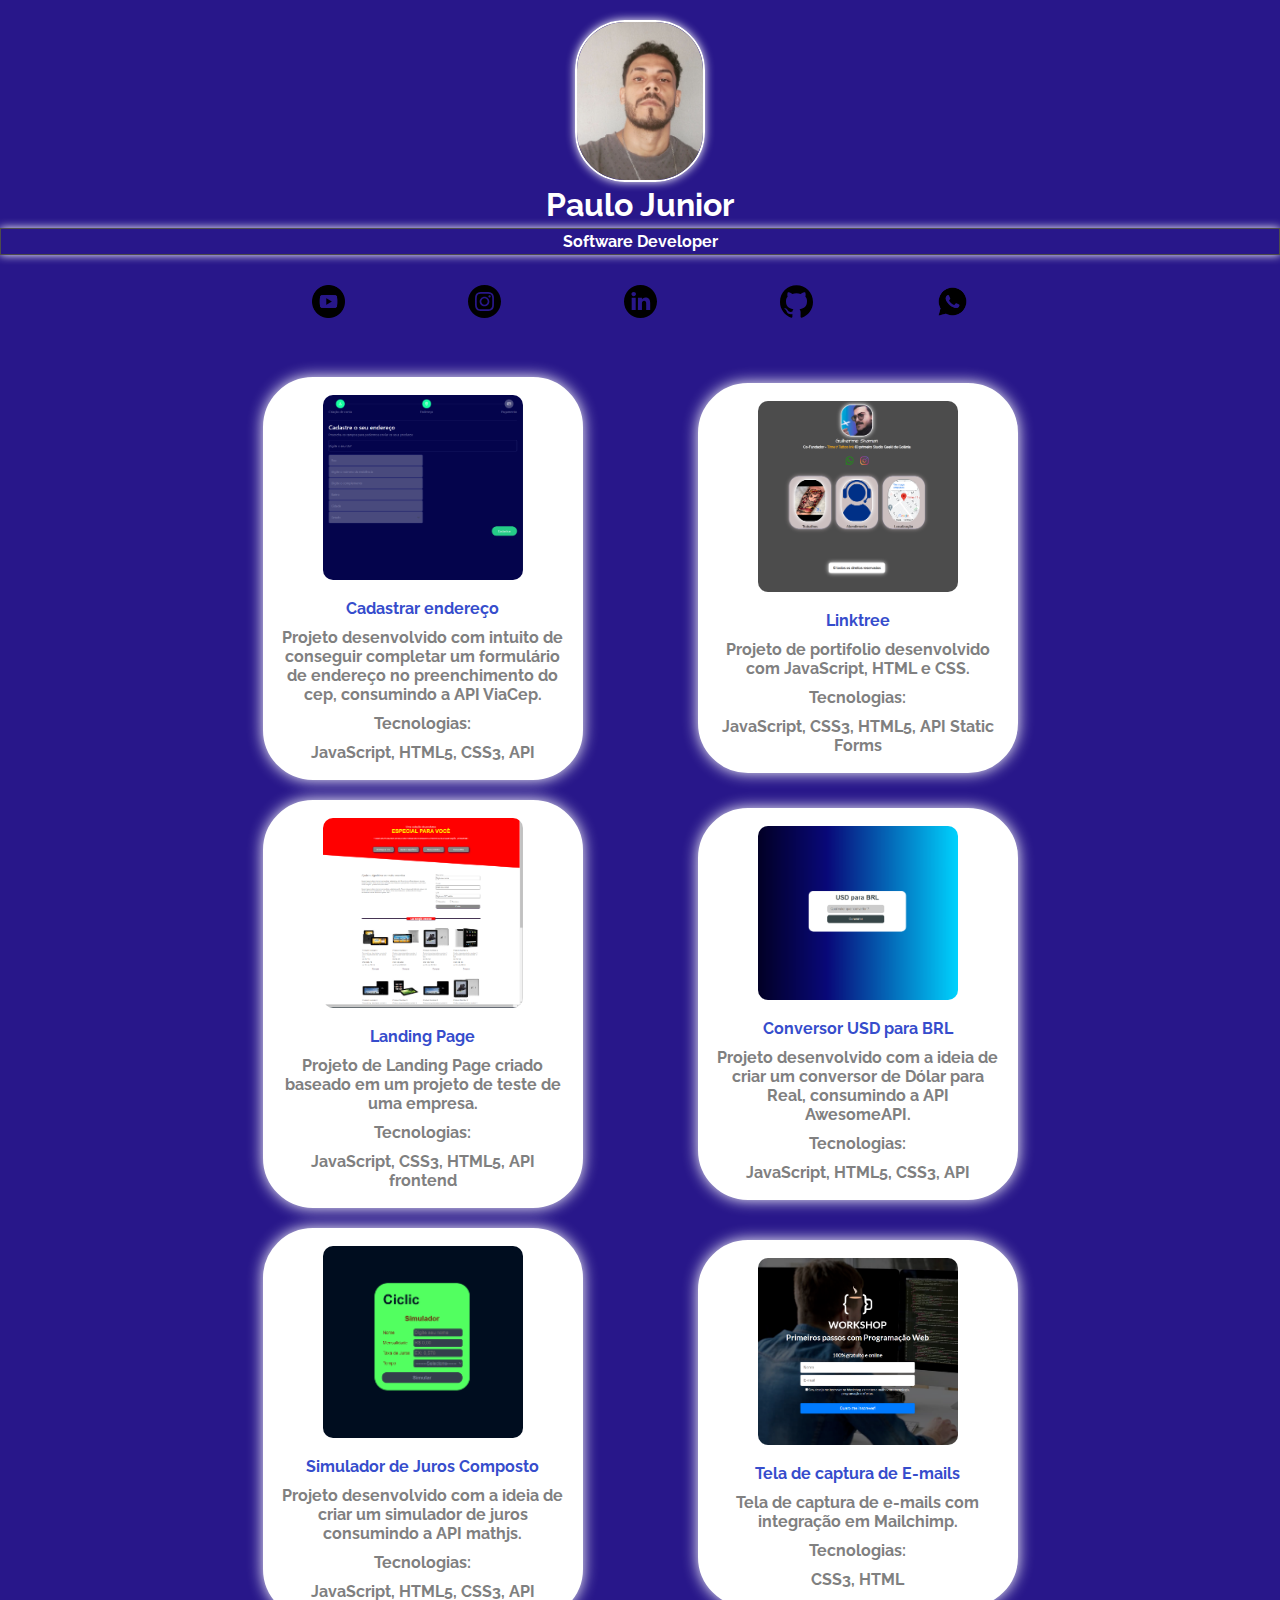
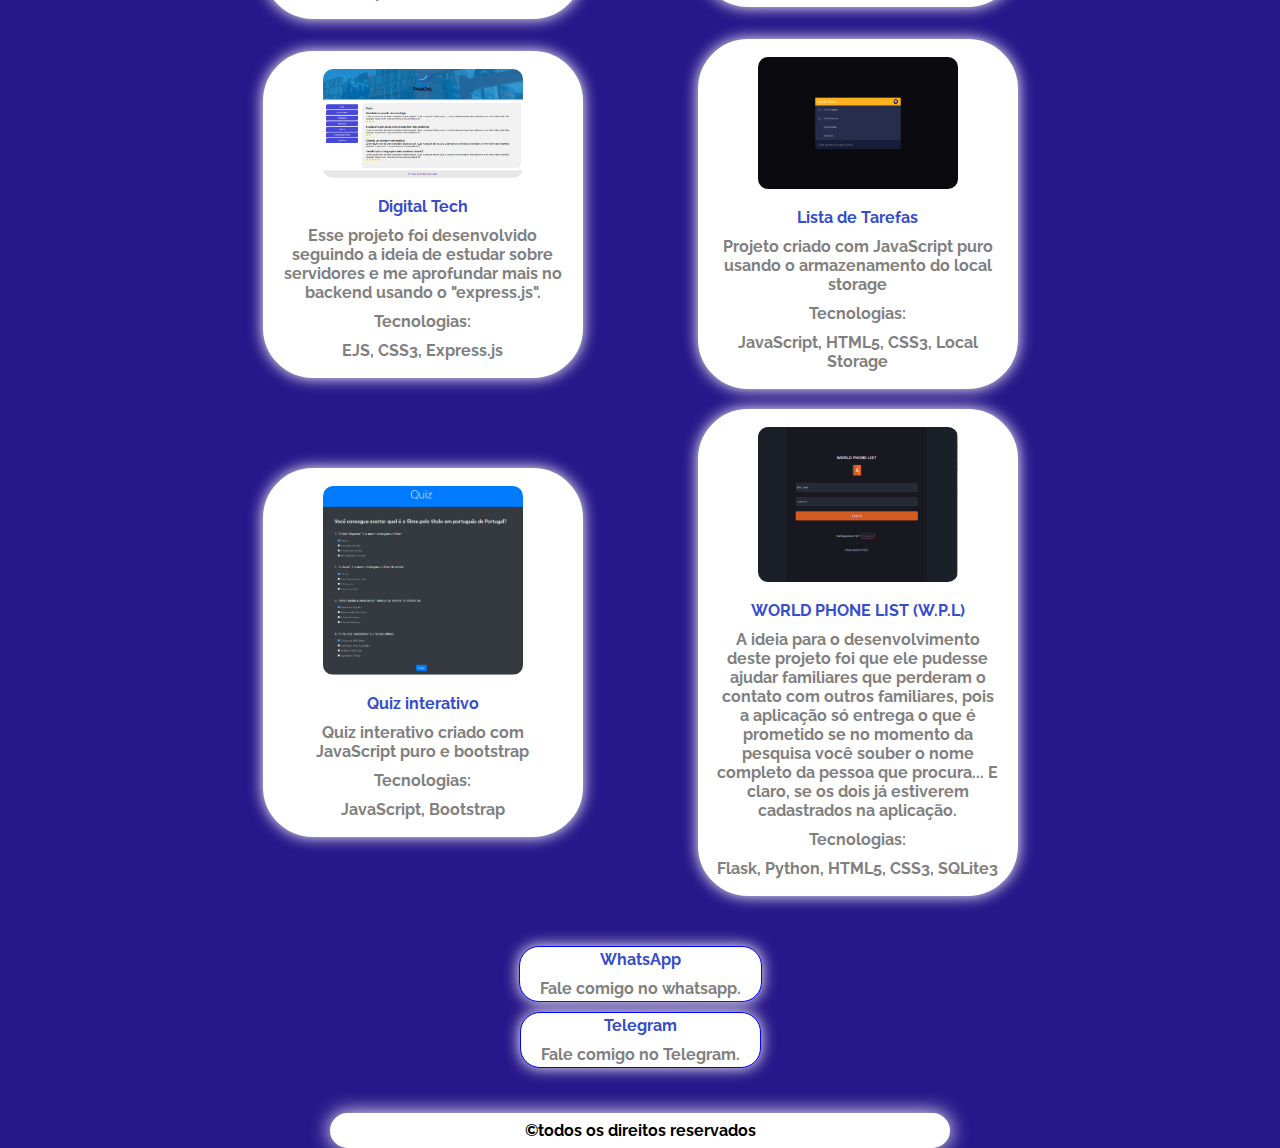
==== index.html @ 2f232dc5 "corrigindo script anuncios" ====
<!DOCTYPE html>
<html lang="en">
<head>
    <meta charset="UTF-8">
    <meta http-equiv="X-UA-Compatible" content="IE=edge">
    <meta name="viewport" content="width=device-width, initial-scale=1.0">
    <title>Paulo Junior</title>

    <link href="https://fonts.googleapis.com/css2?family=Architects+Daughter&family=Raleway&display=swap" rel="stylesheet">
    <link rel="stylesheet" href="css/style.css">
    <script async src="https://pagead2.googlesyndication.com/pagead/js/adsbygoogle.js?client=ca-pub-4608015524984927"
     crossorigin="anonymous"></script>

    <!-- Google tag (gtag.js) -->
    <script async src="https://www.googletagmanager.com/gtag/js?id=G-S7385Q3XFD"></script>
    <script>
    window.dataLayer = window.dataLayer || [];
    function gtag(){dataLayer.push(arguments);}
    gtag('js', new Date());

    gtag('config', 'G-S7385Q3XFD');
    </script>
</head>
<body>
  <div class="profile" >
    <img src="img/paulo.jpg" alt="Thiago" class="avatar">
    <h1>Paulo Junior</h1>
    <h2>Software Developer</h2>
    
    
    <ul class="social">
      <li>
        <a href="https://www.youtube.com/channel/UC7izq9lUTQKeiCaK6hf01NQ">
          <img src="img/youtube.png" alt="YouTube">
        </a>
      </li>
      <li>
        <a href="https://www.instagram.com/paulojrc2/">
          <img src="img/insta.svg" alt="Instagram">
        </a>
      </li>
      <li>
        <a href="https://www.linkedin.com/in/paulo-j%C3%BAnior-b1bb92243/">
          <img src="img/linkedin.svg" alt="LinkedIn">
        </a>
      </li>
      <li>
        <a href="https://github.com/paulojrc52">
          <img src="img/github.svg" alt="Github">
        </a>
      </li>
      <li>
        <a href="https://wa.me/5562998424019">
          <img src="img/whatsapp.png" alt="WhatsApp">
        </a>
      </li>
    </ul>
  </div>
  <div class="container">
    <ul id="links" class="links-list">
      <script async src="https://pagead2.googlesyndication.com/pagead/js/adsbygoogle.js?client=ca-pub-4608015524984927"
          crossorigin="anonymous"></script>
      <ins class="adsbygoogle"
          style="display:block"
          data-ad-format="fluid"
          data-ad-layout-key="-r+lm-5r+2j+pn"
          data-ad-client="ca-pub-4608015524984927"
          data-ad-slot="4483515779"></ins>
      <script>
          (adsbygoogle = window.adsbygoogle || []).push({});
      </script>
    </ul>
  </div>
  <ul class="contacts second">
    <li>
    <a href="https://wa.me/5562998424019">
      WhatsApp
      <span>Fale comigo no whatsapp.</span>
    </a>
    </li>
    <script async src="https://pagead2.googlesyndication.com/pagead/js/adsbygoogle.js?client=ca-pub-4608015524984927"
        crossorigin="anonymous"></script>
    <ins class="adsbygoogle"
        style="display:block"
        data-ad-format="fluid"
        data-ad-layout-key="-r+lm-5r+2j+pn"
        data-ad-client="ca-pub-4608015524984927"
        data-ad-slot="4483515779"></ins>
    <script>
        (adsbygoogle = window.adsbygoogle || []).push({});
    </script>
    <li>
    <a href="https://t.me/paulojrcosta">
      Telegram
      <span>Fale comigo no Telegram.</span>
    </a>
    </li>
    <li>
  </ul>
  <footer class="footer">
    <a href="https://www.instagram.com/paulojrc2/">
      &copy;todos os direitos reservados
    </a>
  </footer>
  
  <script src="./js/main.js"></script>
</body>
</html>
---- css/style.css ----
* {
  margin: 0;
  padding: 0;
  box-sizing: border-box;
}

html, body {
  height: 100%;
}

body {
  font-family: 'Raleway', sans-serif;
  color: white;
  background: rgb(40, 23, 138);
}

.container {
  display: flex;
  align-items: center;
  flex-wrap: wrap;
  justify-content: center;
  max-width: 1000;
}

.avatar {
  width: 130px;
  border-radius: 50px;
  border: 2px solid  white;
  box-shadow: 0 0 10px white;
}

h2 {
  margin-top: 5px;
  padding: 3px;
  font-size: 16px;
  border: 0.5px solid rgb(77, 75, 75);;
  box-shadow: 0 0 10px white;
}

.profile {
  position: relative;
  text-align: center;
  margin-top: 20px;
}

.social {
  display: flex;
  justify-content: space-around;
  list-style: none;
  margin: 20px auto;
  padding: 10px;
  max-width: 800px;
  align-items: center;
}

.social img {
  width: 33px;
}

.links-list {
  padding: 15px;
  list-style: none;
}

.links-list li {
  display: flex;
  justify-content: center;
  margin: 10px auto;
  align-items: center;
}

.links-list li a {
  text-align: center;
  display: flex;
  align-items: center;
  flex-direction: column;
  background: white;
  max-width: 320px;
  padding: 15px;
  width: 100%;
  border-radius: 50px;
  text-decoration: none;
  color: rgb(54,77,204);
  font-weight: bold;
  border: 3px solid white;
  box-shadow: 0 0 15px white;
}

#links {
  display: flex;
  flex-wrap: wrap;
  max-width: 900px;
}

.contacts {
  padding: 15px;
  list-style: none;
}

.contacts li {
  display: flex;
  justify-content: center;
  margin: 10px auto;
  align-items: center;
}

.contacts li a {
  text-align: center;
  display: flex;
  align-items: center;
  flex-direction: column;
  background: white;
  padding: 3px 20px;
  border-radius: 20px;
  text-decoration: none;
  color: rgb(54,77,204);
  font-weight: bold;
  border: 1px solid blue;
  box-shadow: 0 0 15px white;
}
.contacts li a span {
    color: grey;
    display: block;
    margin-top: 10px;
  }

.footer {
  display: flex;
  list-style: none;
  margin: 10px 20px;
}

.footer a {
  text-align: center;
  width: 50%;
  margin: 0 auto;
  background: white;
  padding: 5px 20px;
  border-radius: 70px;
  text-decoration: none;
  color: rgb(0, 0, 0);
  font-weight: bold;
  border: 3px solid white;
  box-shadow: 0 0 20px white;
}

.links-list li a span {
  color: grey;
  display: block;
  margin-top: 10px;
}

.links-list.second {
  margin-top: 30px;
}

.links-list img {
  width: 200px;
  border-radius: 10px;
}
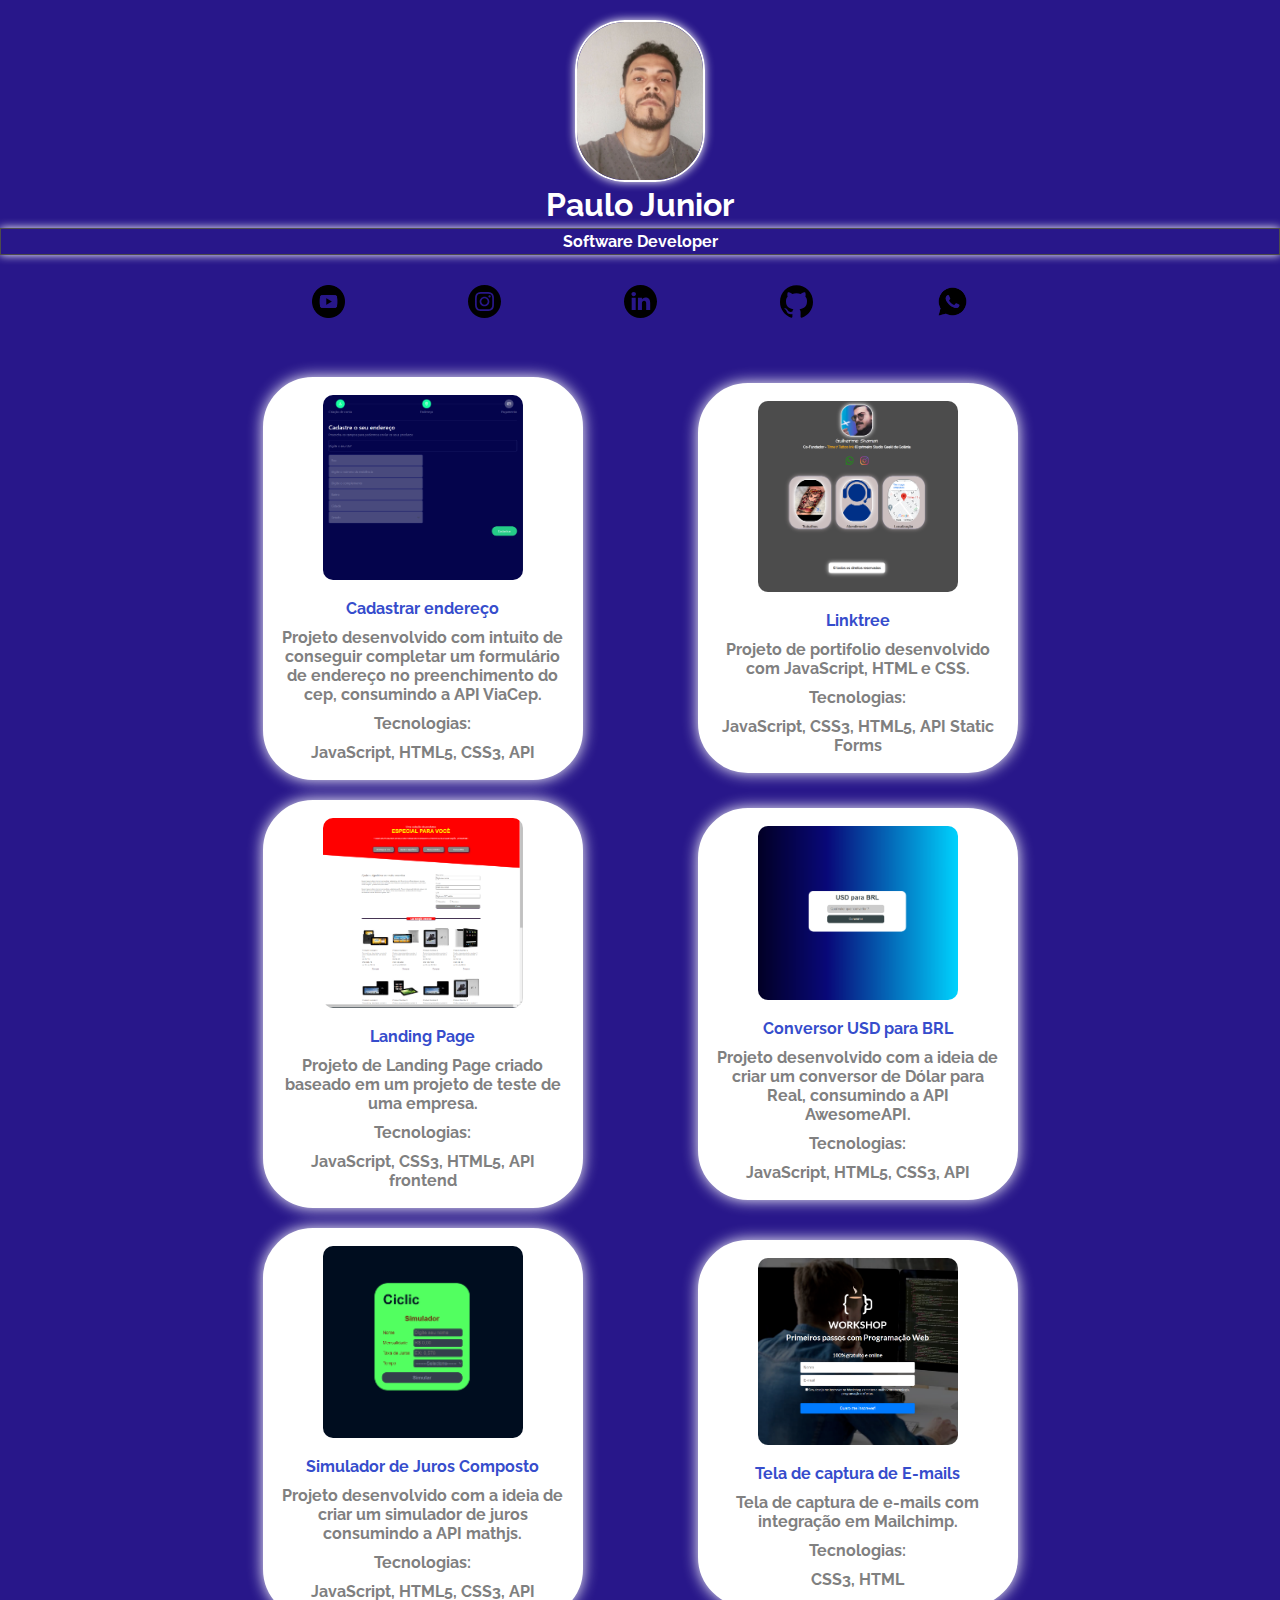
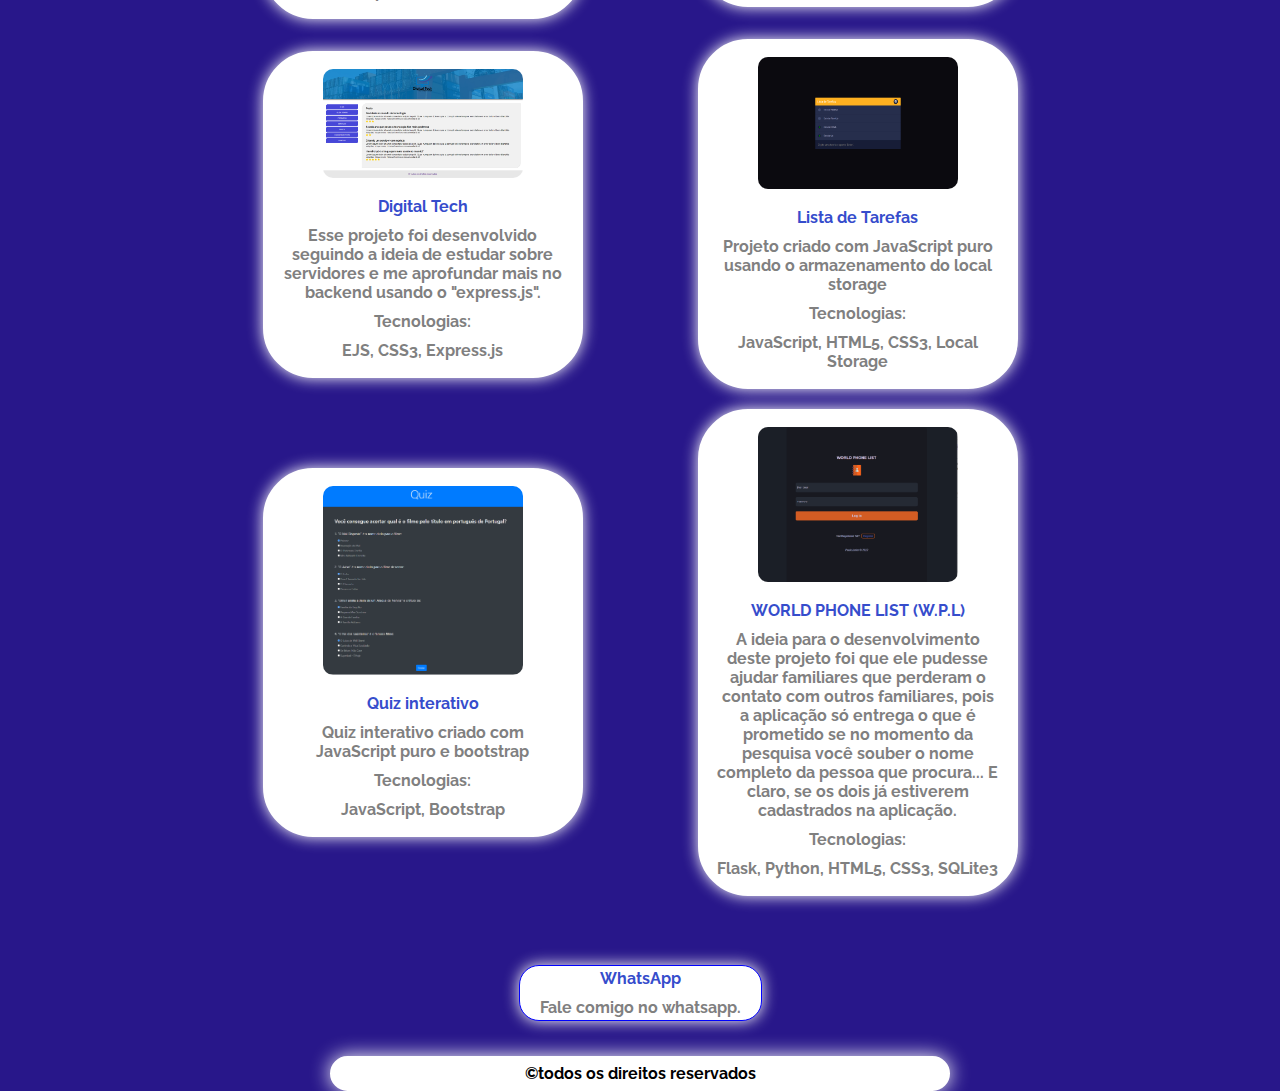
==== commit 24903f20: "removendo telegram" ====
--- a/index.html
+++ b/index.html
@@ -59,18 +59,30 @@
   <div class="container">
     <ul id="links" class="links-list">
       <script async src="https://pagead2.googlesyndication.com/pagead/js/adsbygoogle.js?client=ca-pub-4608015524984927"
-          crossorigin="anonymous"></script>
+      crossorigin="anonymous"></script>
       <ins class="adsbygoogle"
-          style="display:block"
-          data-ad-format="fluid"
-          data-ad-layout-key="-r+lm-5r+2j+pn"
-          data-ad-client="ca-pub-4608015524984927"
-          data-ad-slot="4483515779"></ins>
+        style="display:block"
+        data-ad-format="fluid"
+        data-ad-layout-key="-r+lm-5r+2j+pn"
+        data-ad-client="ca-pub-4608015524984927"
+        data-ad-slot="4483515779"></ins>
       <script>
-          (adsbygoogle = window.adsbygoogle || []).push({});
+        (adsbygoogle = window.adsbygoogle || []).push({});
       </script>
     </ul>
+    <script async src="https://pagead2.googlesyndication.com/pagead/js/adsbygoogle.js?client=ca-pub-4608015524984927"
+    crossorigin="anonymous"></script>
+    <ins class="adsbygoogle"
+      style="display:block"
+      data-ad-format="fluid"
+      data-ad-layout-key="-r+lm-5r+2j+pn"
+      data-ad-client="ca-pub-4608015524984927"
+      data-ad-slot="4483515779"></ins>
+    <script>
+      (adsbygoogle = window.adsbygoogle || []).push({});
+    </script>
   </div>
+  <br>
   <ul class="contacts second">
     <li>
     <a href="https://wa.me/5562998424019">
@@ -89,13 +101,6 @@
     <script>
         (adsbygoogle = window.adsbygoogle || []).push({});
     </script>
-    <li>
-    <a href="https://t.me/paulojrcosta">
-      Telegram
-      <span>Fale comigo no Telegram.</span>
-    </a>
-    </li>
-    <li>
   </ul>
   <footer class="footer">
     <a href="https://www.instagram.com/paulojrc2/">
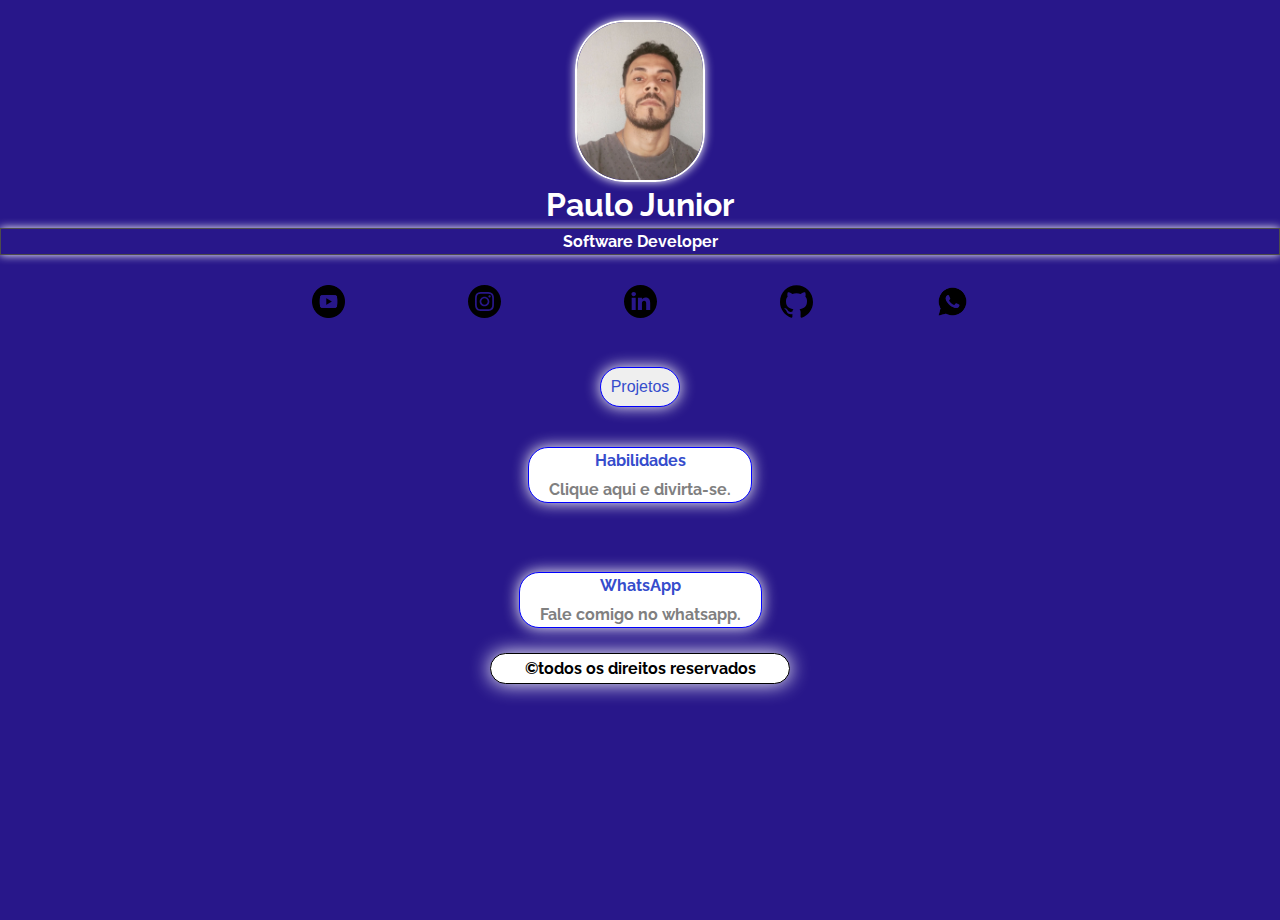
==== commit 8b0ad3e2: "creating skills page + game" ====
--- a/index.html
+++ b/index.html
@@ -8,8 +8,7 @@
 
     <link href="https://fonts.googleapis.com/css2?family=Architects+Daughter&family=Raleway&display=swap" rel="stylesheet">
     <link rel="stylesheet" href="css/style.css">
-    <script async src="https://pagead2.googlesyndication.com/pagead/js/adsbygoogle.js?client=ca-pub-4608015524984927"
-     crossorigin="anonymous"></script>
+   
 
     <!-- Google tag (gtag.js) -->
     <script async src="https://www.googletagmanager.com/gtag/js?id=G-S7385Q3XFD"></script>
@@ -56,32 +55,24 @@
       </li>
     </ul>
   </div>
+  
+  
   <div class="container">
     <ul id="links" class="links-list">
-      <script async src="https://pagead2.googlesyndication.com/pagead/js/adsbygoogle.js?client=ca-pub-4608015524984927"
-      crossorigin="anonymous"></script>
-      <ins class="adsbygoogle"
-        style="display:block"
-        data-ad-format="fluid"
-        data-ad-layout-key="-r+lm-5r+2j+pn"
-        data-ad-client="ca-pub-4608015524984927"
-        data-ad-slot="4483515779"></ins>
-      <script>
-        (adsbygoogle = window.adsbygoogle || []).push({});
-      </script>
+      <button data-js='button-projects' class="button-projects">Projetos</button>
     </ul>
-    <script async src="https://pagead2.googlesyndication.com/pagead/js/adsbygoogle.js?client=ca-pub-4608015524984927"
-    crossorigin="anonymous"></script>
-    <ins class="adsbygoogle"
-      style="display:block"
-      data-ad-format="fluid"
-      data-ad-layout-key="-r+lm-5r+2j+pn"
-      data-ad-client="ca-pub-4608015524984927"
-      data-ad-slot="4483515779"></ins>
-    <script>
-      (adsbygoogle = window.adsbygoogle || []).push({});
-    </script>
+    
   </div>
+
+  <ul class="contacts second">
+    <li>
+    <a href="/skills/">
+      Habilidades
+      <span>Clique aqui e divirta-se.</span>
+    </a>
+    </li>
+  </ul>
+
   <br>
   <ul class="contacts second">
     <li>
@@ -90,17 +81,6 @@
       <span>Fale comigo no whatsapp.</span>
     </a>
     </li>
-    <script async src="https://pagead2.googlesyndication.com/pagead/js/adsbygoogle.js?client=ca-pub-4608015524984927"
-        crossorigin="anonymous"></script>
-    <ins class="adsbygoogle"
-        style="display:block"
-        data-ad-format="fluid"
-        data-ad-layout-key="-r+lm-5r+2j+pn"
-        data-ad-client="ca-pub-4608015524984927"
-        data-ad-slot="4483515779"></ins>
-    <script>
-        (adsbygoogle = window.adsbygoogle || []).push({});
-    </script>
   </ul>
   <footer class="footer">
     <a href="https://www.instagram.com/paulojrc2/">
--- a/css/style.css
+++ b/css/style.css
@@ -57,6 +57,19 @@
   width: 33px;
 }
 
+.button-projects {
+  padding: 10px;
+  font-size: 16px;
+  border: 1px solid blue;
+  border-radius: 50px;
+  color: rgb(54,77,204);
+  box-shadow: 0 0 15px white;
+  cursor: pointer;
+}
+
+.hidden {
+  display: none;
+}
 .links-list {
   padding: 15px;
   list-style: none;
@@ -126,13 +139,12 @@
 
 .footer {
   display: flex;
-  list-style: none;
-  margin: 10px 20px;
+  margin-bottom: 0;
 }
 
 .footer a {
   text-align: center;
-  width: 50%;
+  width: 300px;
   margin: 0 auto;
   background: white;
   padding: 5px 20px;
@@ -140,7 +152,7 @@
   text-decoration: none;
   color: rgb(0, 0, 0);
   font-weight: bold;
-  border: 3px solid white;
+  border: 1px solid rgb(0, 0, 0);
   box-shadow: 0 0 20px white;
 }
 
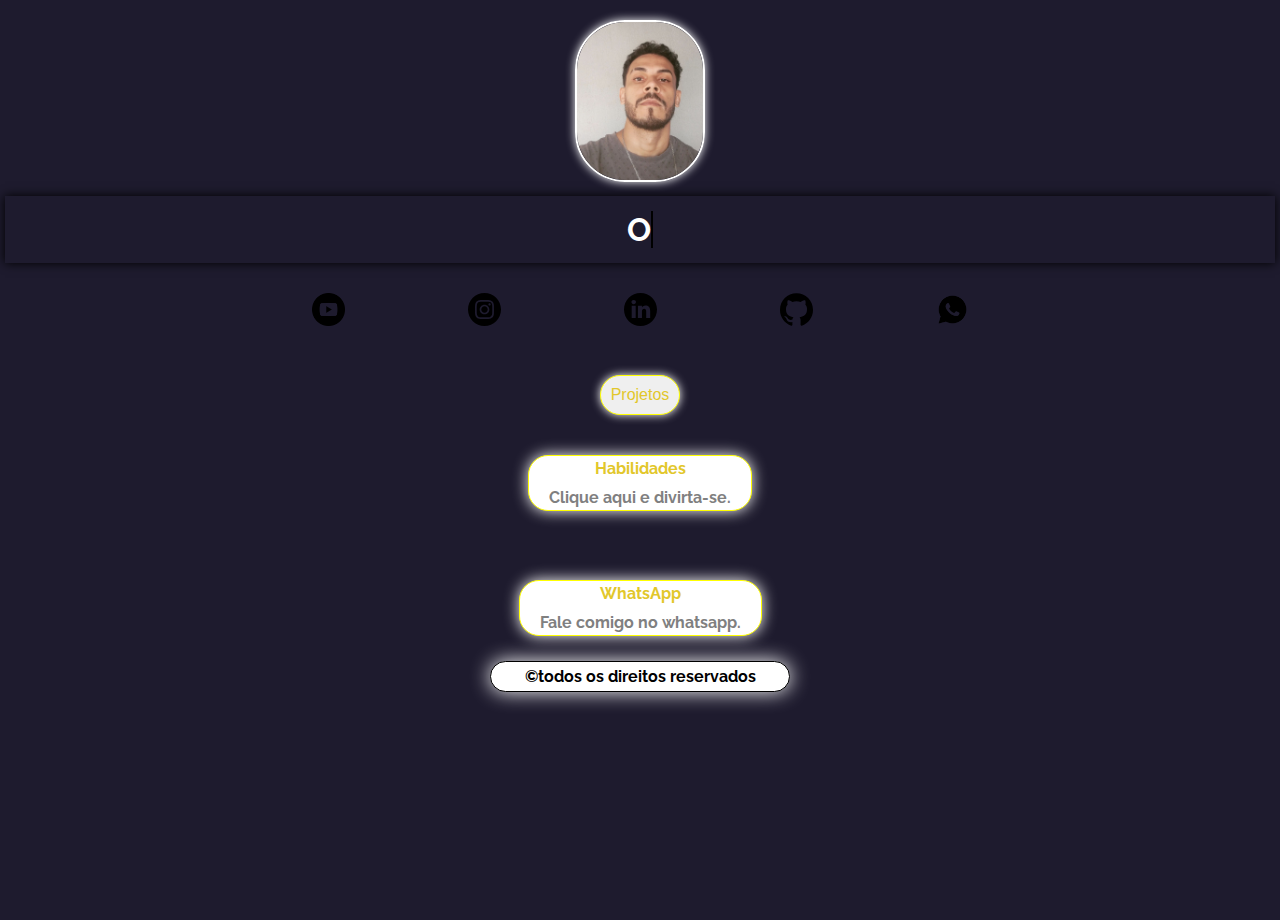
==== commit 05fbcace: "Adding title interative" ====
--- a/index.html
+++ b/index.html
@@ -1,13 +1,12 @@
 <!DOCTYPE html>
-<html lang="en">
+<html lang="pt-br">
 <head>
     <meta charset="UTF-8">
     <meta http-equiv="X-UA-Compatible" content="IE=edge">
     <meta name="viewport" content="width=device-width, initial-scale=1.0">
-    <title>Paulo Junior</title>
-
     <link href="https://fonts.googleapis.com/css2?family=Architects+Daughter&family=Raleway&display=swap" rel="stylesheet">
     <link rel="stylesheet" href="css/style.css">
+    <title>Paulo Junior</title>
    
 
     <!-- Google tag (gtag.js) -->
@@ -22,10 +21,12 @@
 </head>
 <body>
   <div class="profile" >
-    <img src="img/paulo.jpg" alt="Thiago" class="avatar">
-    <h1>Paulo Junior</h1>
-    <h2>Software Developer</h2>
-    
+    <img src="img/paulo.jpg" alt="Paulo" class="avatar">
+
+    <div class="intro">
+      <h1 data-js="typing" class="typing"></h1>
+    </div>
+
     
     <ul class="social">
       <li>
--- a/css/style.css
+++ b/css/style.css
@@ -11,7 +11,7 @@
 body {
   font-family: 'Raleway', sans-serif;
   color: white;
-  background: rgb(40, 23, 138);
+  background: rgb(30, 27, 46);
 }
 
 .container {
@@ -33,7 +33,7 @@
   margin-top: 5px;
   padding: 3px;
   font-size: 16px;
-  border: 0.5px solid rgb(77, 75, 75);;
+  border: 0.5px solid rgb(77, 75, 75);
   box-shadow: 0 0 10px white;
 }
 
@@ -41,6 +41,26 @@
   position: relative;
   text-align: center;
   margin-top: 20px;
+}
+
+.intro {
+  display: flex;
+  justify-content: center;
+  text-align: center;
+  font-size: 16px;
+  margin: 10px 5px;
+  box-shadow: 0 0 10px black;
+}
+
+.typing {
+  position: relative;
+  margin: 15px auto;
+}
+
+.typing::after {
+  content: "";
+  border-right: 2px solid black;
+  animation: blink 1s infinite ease;
 }
 
 .social {
@@ -60,10 +80,10 @@
 .button-projects {
   padding: 10px;
   font-size: 16px;
-  border: 1px solid blue;
+  border: 1px solid yellow;
   border-radius: 50px;
-  color: rgb(54,77,204);
-  box-shadow: 0 0 15px white;
+  color: rgb(226, 199, 43);
+  box-shadow: 0 0 10px white;
   cursor: pointer;
 }
 
@@ -101,6 +121,7 @@
 
 #links {
   display: flex;
+  height: 100%;
   flex-wrap: wrap;
   max-width: 900px;
 }
@@ -126,9 +147,9 @@
   padding: 3px 20px;
   border-radius: 20px;
   text-decoration: none;
-  color: rgb(54,77,204);
+  color: rgb(226, 199, 43);
   font-weight: bold;
-  border: 1px solid blue;
+  border: 1px solid yellow;
   box-shadow: 0 0 15px white;
 }
 .contacts li a span {
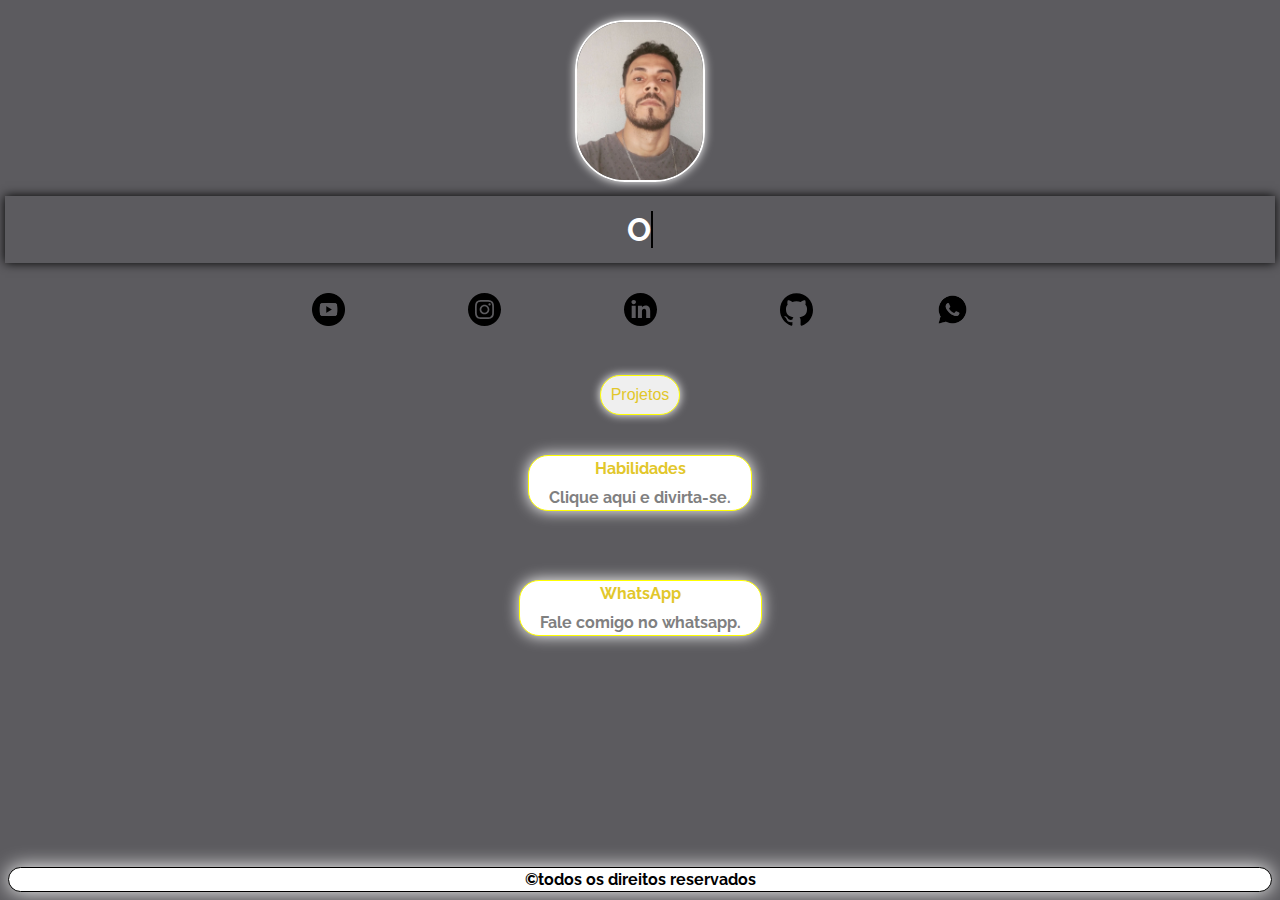
==== commit a91c2d4c: "Adding footer on skills page + updating background" ====
--- a/index.html
+++ b/index.html
@@ -62,7 +62,6 @@
     <ul id="links" class="links-list">
       <button data-js='button-projects' class="button-projects">Projetos</button>
     </ul>
-    
   </div>
 
   <ul class="contacts second">
--- a/css/style.css
+++ b/css/style.css
@@ -4,14 +4,10 @@
   box-sizing: border-box;
 }
 
-html, body {
-  height: 100%;
-}
-
 body {
   font-family: 'Raleway', sans-serif;
   color: white;
-  background: rgb(30, 27, 46);
+  background: rgb(92, 91, 95);
 }
 
 .container {
@@ -90,40 +86,36 @@
 .hidden {
   display: none;
 }
+
 .links-list {
-  padding: 15px;
+  display: flex;
+  flex-wrap: wrap;
+  max-width: 1000px;
+  padding: 15px 6px;
   list-style: none;
 }
 
 .links-list li {
+  flex-direction: column;
+  text-align: center;
+  align-items: center;
   display: flex;
   justify-content: center;
   margin: 10px auto;
+  flex-wrap: wrap;
+  max-width: 320px;
+  padding: 10px;
+  border-radius: 50px;
   align-items: center;
+  background: white;
+  border: 3px solid white;
+  box-shadow: 0 0 15px white;
+  font-weight: bold;
 }
 
 .links-list li a {
-  text-align: center;
-  display: flex;
-  align-items: center;
-  flex-direction: column;
-  background: white;
-  max-width: 320px;
-  padding: 15px;
-  width: 100%;
-  border-radius: 50px;
   text-decoration: none;
   color: rgb(54,77,204);
-  font-weight: bold;
-  border: 3px solid white;
-  box-shadow: 0 0 15px white;
-}
-
-#links {
-  display: flex;
-  height: 100%;
-  flex-wrap: wrap;
-  max-width: 900px;
 }
 
 .contacts {
@@ -160,15 +152,18 @@
 
 .footer {
   display: flex;
-  margin-bottom: 0;
+  position: absolute;
+  bottom: 0;
+  right: 0;
+  left: 0;
 }
 
 .footer a {
   text-align: center;
-  width: 300px;
-  margin: 0 auto;
+  width: 100%;
+  margin: 8px 8px;
   background: white;
-  padding: 5px 20px;
+  padding: 2px 8px;
   border-radius: 70px;
   text-decoration: none;
   color: rgb(0, 0, 0);
